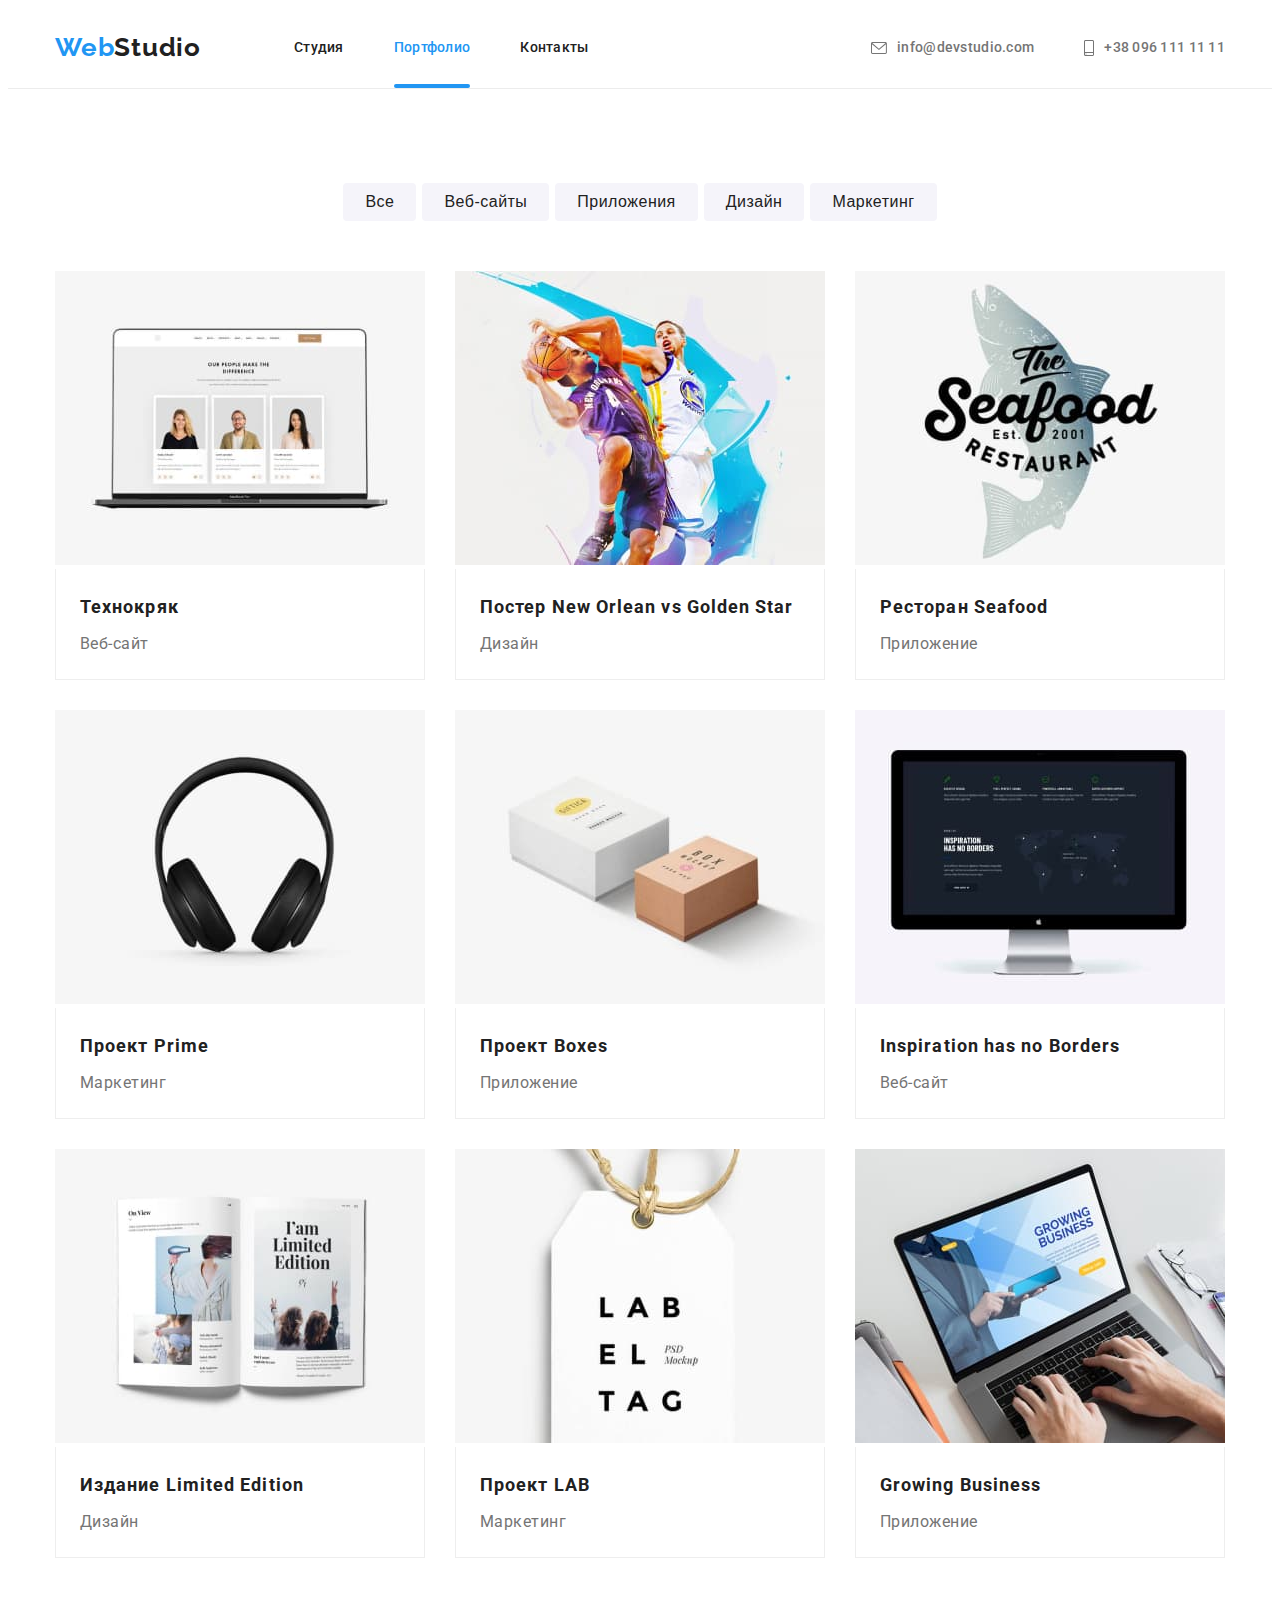
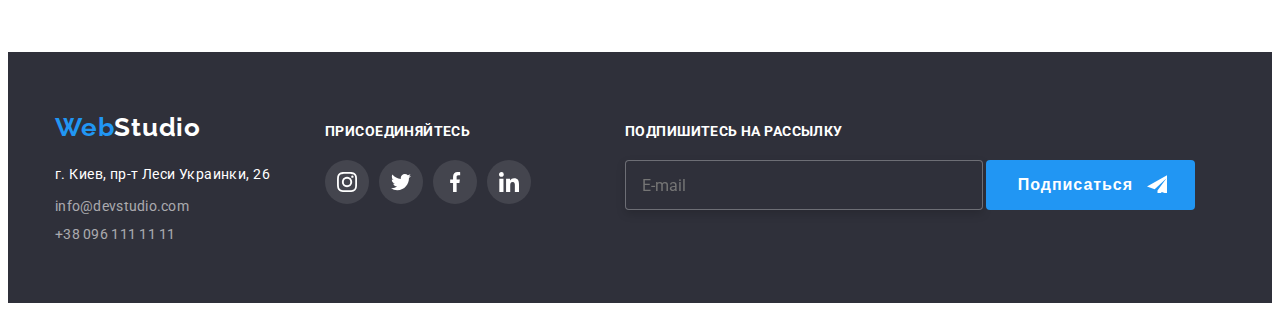
==== portfolio.html @ 7440a3cd "Добавлены формы" ====
<!DOCTYPE html>
<html lang="ru">
    <head>
        <meta charset="UTF-8">
    <meta http-equiv="X-UA-Compatible" content="IE=edge">
    <meta name="viewport" content="width=device-width, initial-scale=1.0">
    <title>Портфолио</title>
    <link rel="stylesheet" href="https://cdnjs.cloudflare.com/ajax/libs/modern-normalize/1.1.0/modern-normalize.min.css" integrity="sha512-wpPYUAdjBVSE4KJnH1VR1HeZfpl1ub8YT/NKx4PuQ5NmX2tKuGu6U/JRp5y+Y8XG2tV+wKQpNHVUX03MfMFn9Q==" crossorigin="anonymous" referrerpolicy="no-referrer" />
    <link rel="preconnect" href="https://fonts.googleapis.com"> 
<link rel="preconnect" href="https://fonts.gstatic.com" crossorigin> 
<link href="https://fonts.googleapis.com/css2?family=Raleway:wght@700&family=Roboto:wght@400;500;700;900&display=swap" rel="stylesheet">
<link rel="stylesheet" href="./css/styles.css">        
</head>
<body>
    <!--HEADER-->
    <header class="page-header">
       <div class="container header-container">
        <nav class="nav">
            <a class="head-logo link" href="./index.html">Web<span class="logo-black">Studio</span></a>
            <ul class="site-nav list">
            <li class="nav-item">
                <a class="nav-link link" href="./index.html">Студия</a></li>
            <li class="nav-item">
                <a class="nav-link current link" href="./portfolio.html">Портфолио</a></li>
            <li class="nav-item">
                <a class="nav-link link" href="">Контакты</a></li>
        </ul>
    </nav>
    <ul class="adress-list list">
        <li class="adress-link-item">
            <a class="adress-link link" href="mailto:info@devstudio.com">
        <svg class="icon-mail" width="16" height="12">
            <use href="./images/icons.svg#icon-mail"></use></svg>info@devstudio.com</a></li>

        <li class="adress-link-item">
            <a class="adress-link link" href="tel:+380961111111">
                <svg class="icon-smartphone" width="10" height="16">
                    <use href="./images/icons.svg#icon-smartphone"></use>
                </svg>+38 096 111 11 11</a></li>
    </ul></div>
    </header>
    <!----Портфолио-->
    <main>
        <section class="section-portfolio section">
            <div class="container">
            <h1 class="visually-hidden">Портфолио</h1>
            <ul class="filter-list list">
                <li class="filter-button-item">
                    <button class="filter-button" type="button">Все</button></li>
                <li class="filter-button-item">
                    <button class="filter-button" type="button">Веб-сайты</button></li>
                <li class="filter-button-item">
                    <button class="filter-button" type="button">Приложения</button></li>
                <li class="filter-button-item">
                    <button class="filter-button" type="button">Дизайн</button></li>
                <li class="filter-button-item">
                    <button class="filter-button" type="button">Маркетинг</button></li>
            </ul>

            <ul class="portfolio-list list">

                 <li class="portfolio-item">
                    <a class="img-portfolio-link link img" href="">
                        <div class="portfolio-card">
                            <img src="./images/a8.jpg" 
                            alt="Фотографии членов команды на макбуке" 
                            width="370" 
                            height="294"/>
                                <p class="overlay-text">Технокряк это современная площадка распространения коронавируса. Компании
                                    используют эту платформу для цифрового шпионажа и атак на защищённые сервера конкурентов.</p></div>
                        <div class="portfolio-sub">
                        <h2 class="title-portfolio">Технокряк</h2>
                               <p class="text-portfolio">Веб-сайт</p>
                            </div></a></li>
                 
                <li class="portfolio-item">
                    <a class="img-portfolio-link link img" href="">
                        <div class="portfolio-card">
                            <img src="./images/a9.jpg" 
                            alt="Постер New Orlean vs Golden Star" 
                            width="370" 
                            height="294"/>
                                <p class="overlay-text">Технокряк это современная площадка распространения коронавируса. Компании
                                используют эту платформу для цифрового шпионажа и атак на защищённые сервера конкурентов.</p></div>
                        <div class="portfolio-sub"> 
                                <h2 class="title-portfolio">Постер New Orlean vs Golden Star</h2>
                                <p class="text-portfolio">Дизайн</p>
                            </div></a></li>
                 
                <li class="portfolio-item">
                    <a class="img-portfolio-link link img" href="">
                    <div class="portfolio-card">
                        <img src="./images/a10.jpg" 
                        alt="Лого ресторана" 
                        width="370" 
                        height="294"/>
                        <p class="overlay-text">Технокряк это современная площадка распространения коронавируса. Компании
                            используют эту платформу для цифрового шпионажа и атак на защищённые сервера конкурентов.</p></div>
                    <div class="portfolio-sub">
                         <h2 class="title-portfolio">Ресторан Seafood</h2>
                    <p class="text-portfolio">Приложение</p></div></a></li>          
                 
                <li class="portfolio-item">
                    <a class="img-portfolio-link link img" href="">
                    <div class="portfolio-card">
                        <img src="./images/a11.jpg" 
                        alt="Наушники" 
                        width="370" 
                        height="294"/>
                        <p class="overlay-text">Технокряк это современная площадка распространения коронавируса. Компании
                            используют эту платформу для цифрового шпионажа и атак на защищённые сервера конкурентов.</p></div>
                    <div class="portfolio-sub">
                        <h2 class="title-portfolio">Проект Prime</h2>
                    <p class="text-portfolio">Маркетинг</p></div></a></li>
                 
                <li class="portfolio-item">
                    <a class="img-portfolio-link link img" href="">
                    <div class="portfolio-card">
                        <img src="./images/a12.jpg" 
                        alt="Boxes" 
                        width="370" 
                        height="294"/>
                        <p class="overlay-text">Технокряк это современная площадка распространения коронавируса. Компании
                            используют эту платформу для цифрового шпионажа и атак на защищённые сервера конкурентов.</p></div>
                    <div class="portfolio-sub">
                        <h2 class="title-portfolio">Проект Boxes</h2>
                    <p class="text-portfolio">Приложение</p></div></a></li>

                 <li class="portfolio-item">
                    <a class="img-portfolio-link link img" href="">
                    <div class="portfolio-card">
                        <img src="./images/a13.jpg" 
                        alt="Монитор с сайтом компании" 
                        width="370" 
                        height="294"/>
                        <p class="overlay-text">Технокряк это современная площадка распространения коронавируса. Компании
                            используют эту платформу для цифрового шпионажа и атак на защищённые сервера конкурентов.</p></div>
                    <div class="portfolio-sub">
                        <h2 class="title-portfolio">Inspiration has no Borders</h2>
                    <p class="text-portfolio">Веб-сайт</p></div></a></li>

                 <li class="portfolio-item">
                    <a class="img-portfolio-link link img" href="">
                    <div class="portfolio-card">
                        <img src="./images/a14.jpg" 
                        alt="Книга" 
                        width="370" 
                        height="294"/>
                        <p class="overlay-text">Технокряк это современная площадка распространения коронавируса. Компании
                            используют эту платформу для цифрового шпионажа и атак на защищённые сервера конкурентов.</p></div>
                    <div class="portfolio-sub">
                        <h2 class="title-portfolio">Издание Limited Edition</h2>
                    <p class="text-portfolio">Дизайн</p></div></a></li>

                 <li class="portfolio-item">  
                    <a class="img-portfolio-link link img" href="">
                    <div class="portfolio-card">
                        <img src="./images/a15.jpg" 
                        alt="Бирка с лого" 
                        width="370" 
                        height="294"/>
                    
                        <p class="overlay-text">Технокряк это современная площадка распространения коронавируса. Компании
                            используют эту платформу для цифрового шпионажа и атак на защищённые сервера конкурентов.</p></div>
                    <div class="portfolio-sub">
                        <h2 class="title-portfolio">Проект LAB</h2>
                    <p class="text-portfolio">Маркетинг</p></div></a></li>

                 <li class="portfolio-item">
                    <a class="img-portfolio-link link img" href="">
                    <div class="portfolio-card">
                        <img src="./images/a16.jpg" 
                        alt="Ноутбук с сайтом компании" 
                        width="370" 
                        height="294"/>
                    
                        <p class="overlay-text">Технокряк это современная площадка распространения коронавируса. Компании
                            используют эту платформу для цифрового шпионажа и атак на защищённые сервера конкурентов.</p></div>
                    <div class="portfolio-sub">
                        <h2 class="title-portfolio">Growing Business</h2>
                    <p class="text-portfolio">Приложение</p></div></a></li>
            </ul>
            </div>
        </section>
    </main>
           <!--FOOTER-->
           <footer class="page-footer">
            <div class="container footer-flex">
                <div class="footer-box">
                <div class="logo-contacts">
                <a class="foot-logo link" 
                href="./index.html">Web<span class="logo-white">Studio</span></a>
                <!-- CONTACTS -->
                <address class="contacts">
                    <ul class="contact-list list">
                        <li class="contact-item">
                            <a class="city link" 
                            href="">г. Киев, пр-т Леси Украинки, 26</a></li>
                        <li class="contact-item">
                            <a class="contact-link" 
                            href="mailto:info@devstudio.com">info@devstudio.com</a></li>
                        <li class="contact-item">
                            <a class="contact-link" 
                            href="tel:+380961111111">+38 096 111 11 11</a></li>
                    </ul>
                </address></div>
                <!--------FOOTER-SOCIAL-LINKS---->
            <div class="footer-social-links">
                <b class="footer-title">присоединяйтесь</b>
                <ul class="footer-social-list list">
                    <li class="footer-social-item">
                        <a href="" class="footer-social-link">
                            <svg class="footer-social-icon"
                                 width="20"
                                 height="20">
                            <use href="./images/icons.svg#icon-instagram"></use>
                            </svg>
                        </a>
                    </li>
                    
                    <li class="footer-social-item">
                        <a href="" class="footer-social-link">
                            <svg class="footer-social-icon"
                                 width="20"
                                 height="20">
                            <use href="./images/icons.svg#icon-twitter"></use>
                            </svg>
                        </a>
                    </li>
                    <li class="footer-social-item">
                        <a href="" class="footer-social-link">
                            <svg class="footer-social-icon"
                                 width="20"
                                 height="20">
                            <use href="./images/icons.svg#icon-facebook"></use>
                            </svg>
                        </a>
                    </li>
                    <li class="footer-social-item">
                        <a href="" class="footer-social-link">
                            <svg class="footer-social-icon"
                                 width="20"
                                 height="20">
                            <use href="./images/icons.svg#icon-linkedin"></use>
                            </svg>
                        </a>
                    </li>
                </ul>
                </div>
                </div>
                <div class="footer-form">
                    <b class="subscribe-text">Подпишитесь на рассылку</b>
                    <form class="footer-email-form">
                      <input class="email-footer" type="email" name="mail" placeholder="E-mail">
                      <button class="email-submit-btn btn" type="submit">Подписаться</button>
                    </form>
                  </div>
                </div>
              </div>
            </div></footer>
</body>  
</html>
---- css/styles.css ----
:root {
  --accent-color: #2196F3;
  --dark-color: #212121;
  --white-color: #ffffff;
  --grey-color: #757575;
  --timing: cubic-bezier(0.4, 0, 0.2, 1);
}

*,
*::before,
*::after {
  box-sizing: border-box;
}

body {
  color: var(--white-color);
  font-family: "Roboto", sans-serif;
}


/*---COMPONENTS---*/
.title {
  font-style: normal;
  font-weight: 700;
  font-size: 36px;
  line-height: 1.17;
  text-align: center;
  letter-spacing: 0.03em;
  color: var(--dark-color);
  margin-bottom: 50px;
}
.link {
    text-decoration: none;
  }
.list {
    list-style: none;
    padding: 0px;
    margin: 0px;
  }
.current::after {
  position: absolute;
  width: 100%;
  height: 4px;
  border-radius: 2px;
  content: "";
  bottom: -0.5px;
  background-color: var(--accent-color);
  left: 0;
}

.h1,
h2,
h3,
h4,
h5,
h6,
p {
  margin-top: 0;
  margin-bottom: 0;
  padding-top: 0;
  padding-bottom: 0;
}
.visually-hidden {
  position: absolute !important;
  clip: rect(1px 1px 1px 1px);
  clip: rect(1px 1px 1px 1px);
  padding: 0 !important;
  border: 0 !important;
  height: 1px !important;
  width: 1px !important;
  overflow: hidden;
}
.container {
    width: 1200px;
    padding-left: 15px;
    padding-right: 15px;
    margin-left: auto;
    margin-right: auto;
  }
.img {
    display: block;
    height: auto;
    max-width: 100%;
  }
  
.section {
    padding-top: 94px;
    padding-bottom: 94px;
  }

/* =========== HEADER =========== */
.site-nav, 
.adress-list, 
.nav, 
.header-container {
  display: flex;
  align-items: center;
}
.nav-item:not(:last-child) {
  margin-right: 50px;
}
.head-logo {
  font-family: Raleway;
  font-style: normal;
  font-weight: 700;
  font-size: 26px;
  line-height: 31px;
  letter-spacing: 0.03em;
  text-decoration: none;
  color: var(--accent-color);
  margin-right: 93px;
}
.logo-black {
  font-family: Raleway;
  font-style: normal;
  font-weight: 700;
  font-size: 26px;
  line-height: 31px;
  letter-spacing: 0.03em;
  text-decoration: none;
  color: var(--dark-color);
}
.nav-link {
font-style: normal;
font-weight: 500;
font-size: 14px;
line-height: 1.14;
letter-spacing: 0.02em;
text-decoration: none;
color: var(--dark-color);

display: block;
padding-top: 32px;
padding-bottom: 32px;

position: relative;
transition: color 250ms var(--timing);
}

.nav-link:hover,
.nav-link:focus,
.nav-link.current {
  color: var(--accent-color);
}

.nav-item:not(:last-child) {
  margin-right: 50px; 
}
.adress-link {
font-style: normal;
font-weight: 500;
font-size: 14px;
line-height: 1.14;
letter-spacing: 0.02em;
color: var(--grey-color);
display: flex;
align-items: center;

transition: color var(--timing);
}

.adress-link:hover,
.adress-link:focus {
color: var(--accent-color);
}
.adress-list {
  margin-left: auto;
}

.icon-mail {
  fill: currentColor;
  margin-right: 10px;
}
.icon-smartphone {
  fill: currentColor;
  margin-right: 10px;
}

.adress-link-item:not(:last-child) {
  margin-right: 50px;
}

.page-header {
  border-bottom: 1px solid #ececec;
}

/*---HERO---*/
.section-hero {
  background-color: #2f303a;
  background-image: linear-gradient(
  rgba(47, 48, 58, 0.4),
  rgba(47, 48, 58, 0.4)
  ),
  url(../images/background-image.jpg);
  background-repeat: no-repeat;
  background-size: cover;
  text-align: center;

  padding-top: 200px;
  padding-bottom: 200px;
}

.title-wrap {
  margin-left: auto;
  margin-right: auto;
  max-width: 696px;
  min-height: 200px;
}

.headline { 
font-style: normal;
font-weight: 900;
font-size: 44px;
line-height: 1.36;
text-align: center;
letter-spacing: 0.06em;
text-transform: uppercase;
color: var(--white-color);
}

.btn {
  font-style: normal;
  font-weight: 700;
  font-size: 16px;
  line-height: 1.88;
  letter-spacing: 0.06em;
  color: var(--white-color);
  background-color: var(--accent-color);
  text-decoration: none;
  cursor: pointer; 
  padding: 10px 32px;
  border-radius: 4px;
  border: 0px; 

  transition: color 250ms var(--timing), 
  background-color 250ms var(--timing);
}
  
.btn:hover,
.btn:focus {
  color: var(--white-color);
  background-color: #188CE8;
}

/*---ADVANTAGES---*/
.section-advantages {
  padding-top: 94px;
  padding-bottom: 47px;
}
.advantage-item {
  margin-left: 30px;
  margin-top: 30px;
  flex-basis: calc((100% - 120px) / 4);
}
.advantage-item::before {
  display: inline-block;
  content: "";
  width: 270px;
  height: 120px;
  border-radius: 4px;
  background-size: contain;
  background-repeat: no-repeat;
  background-position: center;
  margin-bottom: 30px;
}
.icon-antenna::before {
  background-image: url(../images/antenna.svg);
}
.icon-clock::before {
  background-image: url(../images/clock.svg);
}
.icon-monitor::before {
  background-image: url(../images/monitor.svg);
}
.icon-astronaut::before {
  background-image: url(../images/astronaut.svg)
}

.advantages-list {
  display: flex;
  margin-left: -30px;
  margin-top: -30px;
}
.advantage-title {
  font-style: normal;
  font-weight: 700;
  font-size: 14px;
  line-height: 1.14;
  letter-spacing: 0.03em;
  text-transform: uppercase;
  color: var(--dark-color);
  display: block;
  margin-bottom: 10px;
}
.advantages-text {
  font-style: normal;
  font-weight: 400;
  font-size: 14px;
  line-height: 1.71;
  letter-spacing: 0.03em;
  color: var(--grey-color);
}

/*--GALLERY--*/
.section-gallery {
    padding-top: 47px;
    padding-bottom: 47px;
  }

.img-list-gallery {
  display: flex;
  margin-left: -30px;
  margin-top: -30px;
}
.img-item-gallery {
  margin-left: 30px;
  margin-top: 30px;
  flex-basis: calc((100% - 90px) / 3);
  position: relative;
}
.gallery-overlay {
  position: absolute;
  height: 70px;
  width: 100%;
  bottom: 0;
  left: 0;
  padding: 27px 27px;
  
font-style: normal;
font-weight: 700;
font-size: 14px;
line-height: 1.14;
text-align: center;
letter-spacing: 0.03em;
text-transform: uppercase;

color: var(--white-color);
background: rgba(47, 48, 58, 0.8);
}

/*-------------TEAM-------------------*/
.section-team {
  padding-bottom: 94px;
  padding-top: 94px;
  background-color: #f5f4fa;
}
.social-media-links-list {
  display: inline-flex;
  margin-top: 16px;
}
.social-media-link {
  display: flex;
  justify-content: center;
  align-items: center;
  width: 44px;
  height: 44px;
  border-radius: 50%;

  transition: background-color 250ms var(--timing);
  }
.social-media-icon {
  fill:#AFB1B8;
  transition: fill 250ms var(--timing);
}
.social-media-item:not(:last-child) {
  margin-right: 10px;
}
.social-media-link:hover,
.social-media-link:focus {
  background-color: var(--accent-color);
}
.social-media-link:hover .social-media-icon,
.social-media-link:focus .social-media-icon {
  fill: var(--white-color);
}

.team-list {
  display: flex;
  margin-left: -30px;
  margin-top: -30px;
}
.team-item {
  background-color: var(--white-color);
  margin-left: 30px;
  margin-top: 30px;

  box-shadow: 0px 1px 3px rgba(0, 0, 0, 0.12),
   0px 1px 1px rgba(0, 0, 0, 0.14),
   0px 2px 1px rgba(0, 0, 0, 0.2);
  border-radius: 0px 0px 4px 4px;

  flex-basis: calc((100% - 120px) / 4);
  width: 270px;
  height: 428px;
}
.team-sub {
  padding-left: auto;
  padding-right: auto;
  padding-top: 30px;
  padding-bottom: 30px;
  text-align: center;
}
.team-name {
  font-style: normal;
  font-weight: 500;
  font-size: 16px;
  line-height: 1.18;
  text-align: center;
  letter-spacing: 0.03em;
  color: var(--dark-color);
}
.team-position {
  font-style: normal;
  font-weight: 400;
  font-size: 16px;
  line-height: 1.19;
  text-align: center;
  letter-spacing: 0.03em;
  color: var(--grey-color);
  margin-top: 10px;
}

/*-----------OUR CLIENTS------------*/
.section-our-clients {
  padding-top: 94px;
  padding-bottom: 94px;
}
.our-clients-links-list {
  display: flex;
  justify-content: space-between;
  margin-top: -30px;
  margin-left: -30px;
}
.our-clients-item {
  flex-basis: calc((100% - 180px) / 6);
  margin-top: 30px;
  margin-left: 30px;
}

.our-client-link {
  color: #AFB1B8;
  display: flex;
  justify-content: center;
  align-items: center;
  width: 100%;
  height: 92px;
  border: 1px solid #AFB1B8;
  box-sizing: border-box;
  text-decoration: none;
  border-radius: 4px;

  transition:color 250ms var(--timing);
}
.our-client-link:hover,
.our-client-link:focus {
  color: var(--accent-color);
  border: 1px solid var(--accent-color);
}
.our-client-icon {
  fill: currentColor;
  display: inline-block;
  transition: fill 250ms var(--timing);
}
.our-client-link:hover .our-client-icon
.our-client-link:focus .our-client-icon {
  fill: currentColor;
}
/* =========== FOOTER =========== */
.page-footer {
  padding-top: 60px;
  padding-bottom: 60px;
  background-color: #2f303a;
}
.foot-logo {
  font-family: Raleway;
  font-style: normal;
  font-weight: 700;
  font-size: 26px;
  line-height: 31px;
  letter-spacing: 0.03em;
  text-decoration: none;
  color: var(--accent-color);

  display: inline-block;
  margin-bottom: 20px;
}
.logo-white {
  font-family: Raleway;
  font-style: normal;
  font-weight: 700;
  font-size: 26px;
  line-height: 31px;
  letter-spacing: 0.03em;
  color: var(--white-color);
}

/*--CONTACTS--*/
.contact-item:not(:last-child) {
  margin-bottom: 9px;
}
.contact-link {
  font-style: normal;
  font-weight: 400;
  font-size: 14px;
  line-height: 1.14;
  letter-spacing: 0.02em;
  text-decoration: none;
  color: rgba(255, 255, 255, 0.6);
  display: inline-flex;
  transition: color 250ms var(--timing);
  }
.contact-link:hover,
.contact-link:focus {
  color: var(--accent-color);
  }
.city {
    font-family: Roboto;
    font-style: normal;
    font-weight: 400;
    font-size: 14px;
    line-height: 1.71;
    letter-spacing: 0.03em;
    text-decoration: none;
    display: inline-flex;

    color: var(--white-color);
  }


  /*--------FOOTER-SOCIAL-LINKS----*/
.footer-flex {
    display: flex;
    align-items: baseline;
    flex-basis: calc((100% - 30px)/2);
  }
.footer-title {
  display: inline-block;
  font-style: normal;
  font-weight: 700;
  font-size: 14px;
  line-height: 1.14;
  letter-spacing: 0.03em;
  text-transform: uppercase;
  color: var(--white-color);
  margin-bottom: 20px;
  }

.footer-form {
    flex-basis: calc((100% - 30px)/2);
    }
.footer-social-list {
  display: inline-flex;
  }
.footer-social-link {
    display: flex;
    justify-content: center;
    align-items: center;
    width: 44px;
    height: 44px;
    border-radius: 50%;
    background: rgba(255, 255, 255, 0.1);
    transition: color 250ms var(--timing), 
    background-color 250ms var(--timing);
  }
.footer-social-link:hover,
.footer-social-link:focus {
    background-color: var(--accent-color);
  }
.footer-social-link:hover .footer-social-icon,
.footer-social-link:focus .footer-social-icon {
    fill: var(--white-color)
  }
.footer-social-icon {
    fill: var(--white-color);
    transition: fill 250ms var(--timing);
  }
.footer-social-item:not(:last-child) {
    margin-right: 10px;
  }
.footer-box {
    display: flex;
    align-items: baseline;
    flex-basis: calc((100% - 30px)/2);
  }
.logo-contacts {
    flex-basis: calc((100% - 30px)/2);
  }
.footer-social-links {
    flex-basis: calc((100% - 30px)/2);
  }
.footer-email-form {
  display: flex;
  justify-content: space-between;
  
 }
.email-footer{
  font-family: Roboto;
  font-weight: 400;
  font-size: 16px;
  line-height: 1.25;
  color: rgba(255, 255, 255, 0.6);
  background-color: #2F303A;
  border: 1px solid rgba(255, 255, 255, 0.3);
  box-sizing: border-box;
  filter: drop-shadow(0px 4px 4px rgba(0, 0, 0, 0.15));
  border-radius: 4px;
  height: 50px;
  width: 358px;
  padding-left: 16px;
  padding-top: 15px;
  padding-bottom: 15px;
  align-items: baseline;
  
  }
.email-footer:focus,
.email-footer:hover{
  border: 1px solid var(--accent-color);
  box-sizing: border-box;
  border-radius: 4px;
  }
.email-submit-btn{
    margin-left: auto;
    position: relative;
    padding-right: 62px;
  }
.subscribe-text {
  display: flex;
  font-style: normal;
  font-weight: 700;
  font-size: 14px;
  line-height: 1.14;
  letter-spacing: 0.03em;
  text-transform: uppercase;
  color: var(--white-color);
  margin-bottom: 20px;
}
.email-submit-btn:after {
  content: '';
  background-image: url(../images/icon-send.svg);
  position: absolute;
  width: 20px;
  height: 20px;
  top: 13px;
  right: 28px;
}
/*---------PORTFOLIO----------*/
.title-portfolio {
    font-style: normal;
    font-weight: 700;
    font-size: 18px;
    line-height: 2;
    letter-spacing: 0.06em;
    color: var(--dark-color);
  }
.filter-button {
    font-style: normal;
    font-weight: 500;
    font-size: 16px;
    line-height: 1.63;
    text-align: center;
    letter-spacing: 0.03em;
      
    border-radius: 4px;
    cursor: pointer;
    border: 0px;
    padding: 6px 22px;
    display: inline-block;

    background: #f5f4fa;
    color: var(--dark-color);

    transition: color 250ms var(--timing), 
    background-color 250ms var(--timing);
  }
.filter-button:hover,
.filter-button:focus {
    color: var(--white-color);
    background: var(--accent-color);
  }
.filter-list {
    display: flex;
    justify-content: center;
    margin-bottom: 50px;
  }
.filter-button-item {
    display: inline-block;
    justify-content: center;
    }
.filter-button-item:not(:first-child) {
  margin-left: 6px;
}

.portfolio-list {
    display: flex;
    flex-wrap: wrap;
    margin-left: -30px;
    margin-top: -30px;
  }
.portfolio-item {
    margin-left: 30px;
    margin-top: 30px;
    flex-basis: calc((100% - 90px) / 3);
    transition: box-shadow 250ms var(--timing);
  }
.portfolio-item:hover,
.portfolio-item:focus {
  box-shadow: 
  0px 1px 1px rgba(0, 0, 0, 0.12), 
  0px 4px 4px rgba(0, 0, 0, 0.06), 
  1px 4px 6px rgba(0, 0, 0, 0.16);
}
.img-portfolio-link {
  display: block;
}
.portfolio-card {
  position: relative;
  overflow: hidden;
}

.img-portfolio-link:hover .overlay-text,
.img-portfolio-link:focus .overlay-text {
  transform: translateY(0);
}
.overlay-text {
  font-size: 18px;
  line-height: 1.56;
  color: var(--white-color);
  background-color: rgba(33, 150, 243, 0.9);
  padding: 63px 24px;
  position: absolute;
  top: 0;
  height: 100%;
  width: 100%;
  transform: translateY(100%);
  transition: transform 250ms var(--timing);
}
.portfolio-sub {
    background-color: var(--white-color);
    border-left: 1px solid #eeeeee;
    border-right: 1px solid #eeeeee;
    border-bottom: 1px solid #eeeeee;
    box-sizing: border-box;

    padding-top: 20px;
    padding-bottom: 20px;
    padding-left: 24px;
    padding-right: 24px;
  }
.text-portfolio {
    font-style: normal;
    font-weight: 400;
    font-size: 16px;
    line-height: 1.88;
    letter-spacing: 0.03em;
    color: var(--grey-color);
    margin-top: 4px;
  }
/*=============MODAL===============*/
.backdrop {
  position: fixed;
  top: 0;
  left: 0;
  width: 100%;
  height: 100%;
  background-color: rgba(0, 0, 0, 0.2);
  opacity: 1;
  transition: opacity 250ms var(--timing);
}
.backdrop.is-hidden {
opacity: 0;
pointer-events: none;
transition: opacity 250ms var(--timing);
}
.backdrop.is-hidden .modal {
  transform: translate(-50%,-50%) scale(1.45);
}
.modal {
  min-height: 581px;
  min-width: 528px;
  background-color: var(--white-color);
  position: absolute;
  top: 50%;
  left: 50%;
  transform: translate(-50%, -50%) scale(1);
  transition: transform 250ms var(--timing);
}
.modal-button-close {
    position: absolute;
    top: 8px;
    right: 8px;
    width: 30px;
    height: 30px;
    border-radius: 50%;
    border: 1px solid rgba(0, 0, 0, 0.1);
    background-color: transparent;
    cursor: pointer;
    align-items: center;
    justify-content: center;
    display: flex;
}
.modal-button-close:hover  .close-cross,
.modal-button-close:focus  .close-cross {
  fill: var(--accent-color);
}

.modal-headline{
font-family: inherit;
font-style: normal;
font-weight: 700;
font-size: 20px;
line-height: 1.15;
text-align: center;
letter-spacing: 0.03em;
color: #212121;
margin-bottom: 12px;
}

.form-modal-all{
  display: flex;
  flex-direction: column;
  padding: 40px;
}

.modal-form-field {
  display: inline-block;
  font-family: Roboto;
font-style: normal;
font-weight: normal;
font-size: 12px;
line-height: 1.17;
margin-top: 10px;
letter-spacing: 0.01em;

color: #757575;
}
.modal-form-field-content {
position: relative;
margin-top: 6px;
display: block;
}
.modal-form-input {
  width: 100%;
  height: 40px;
  padding-left: 42px;
  border: 1px solid rgba(33, 33, 33, 0.2);
box-sizing: border-box;
border-radius: 4px;
transition:color 250ms var(--timing);
}

.modal-form-input:focus {
  outline: none;
  border-color: var(--accent-color);
  transition:color 250ms var(--timing);
}

.modal-form-input:focus:not(:placeholder-shown):invalid {
  border: 1px solid var(--accent-color);
box-sizing: border-box;
border-radius: 4px;
}

.modal-form-input:focus:not(:placeholder-shown) .modal-form-icons{
fill: var(--accent-color);
transition:color 250ms var(--timing);
}
.modal-form-icons {
  position: absolute;
  left: 12px;
  top: 11px;

}
.form-textarea{
margin-top: 6px;
width: 100%;
resize: none;
height: 120px;
padding-top: 6px;
padding-left: 16px;
padding-right: 16px;

border: 1px solid rgba(33, 33, 33, 0.2);
box-sizing: border-box;
border-radius: 4px;
}
.form-textarea::placeholder{
  font-family: Roboto;
font-style: normal;
font-weight: normal;
font-size: 12px;
line-height: 14px;
letter-spacing: 0.01em;

color: rgba(117, 117, 117, 0.5);

}
.form-textarea:focus {
  outline: none;
  border-color: var(--accent-color);
}
.modal-form-check-label{
font-family: Roboto;
font-style: normal;
font-weight: normal;
font-size: 14px;
line-height: 1.71;
letter-spacing: 0.03em;
padding-left: 12px;

color: #757575;
}

.policy-link{
  color:var(--accent-color);
}
 .checkbox-wrap{
 margin-top: 20px;
 position: relative;
 }

 .modal-form-check-label::before {
  display: inline-block;
  content: "";
  width: 20px;
  height: 20px;
  cursor: pointer;
  margin-right: 10px;
  border: 1px solid #303030;
  background: #FFFFFF;
box-shadow: 0px 1px 3px rgba(0, 0, 0, 0.12), 0px 1px 1px rgba(0, 0, 0, 0.14), 0px 2px 1px rgba(0, 0, 0, 0.2);
border-radius: 4px;
vertical-align: middle;
transition:color 250ms var(--timing);
}

.modal-form-check:checked + .modal-form-check-label::before {
  background-color: var(--accent-color);
  background-image: url(../images/checkk.svg);
  background-origin: border-box;
  background-size: contain;
  background-repeat: no-repeat;
  transition:color 250ms var(--timing);
}

.modal-form-check:focus + .modal-form-check-label::before {
  outline: 2px solid rgba(0, 0, 255, 0.5);
}
.modal-form-input:focus + .modal-form-icons{
  fill: var(--accent-color);
}
.form-button{
  margin-top: 30px;
  display: inline-block;
  width: 200px;
  height: 50px;
  align-self: center;
  transition:color 250ms var(--timing), background-color 250ms var(--timing);
}
.form-button:hover,
.form-button:focus {
  background-color: #188CE8;
  color: var(--background-color);
}
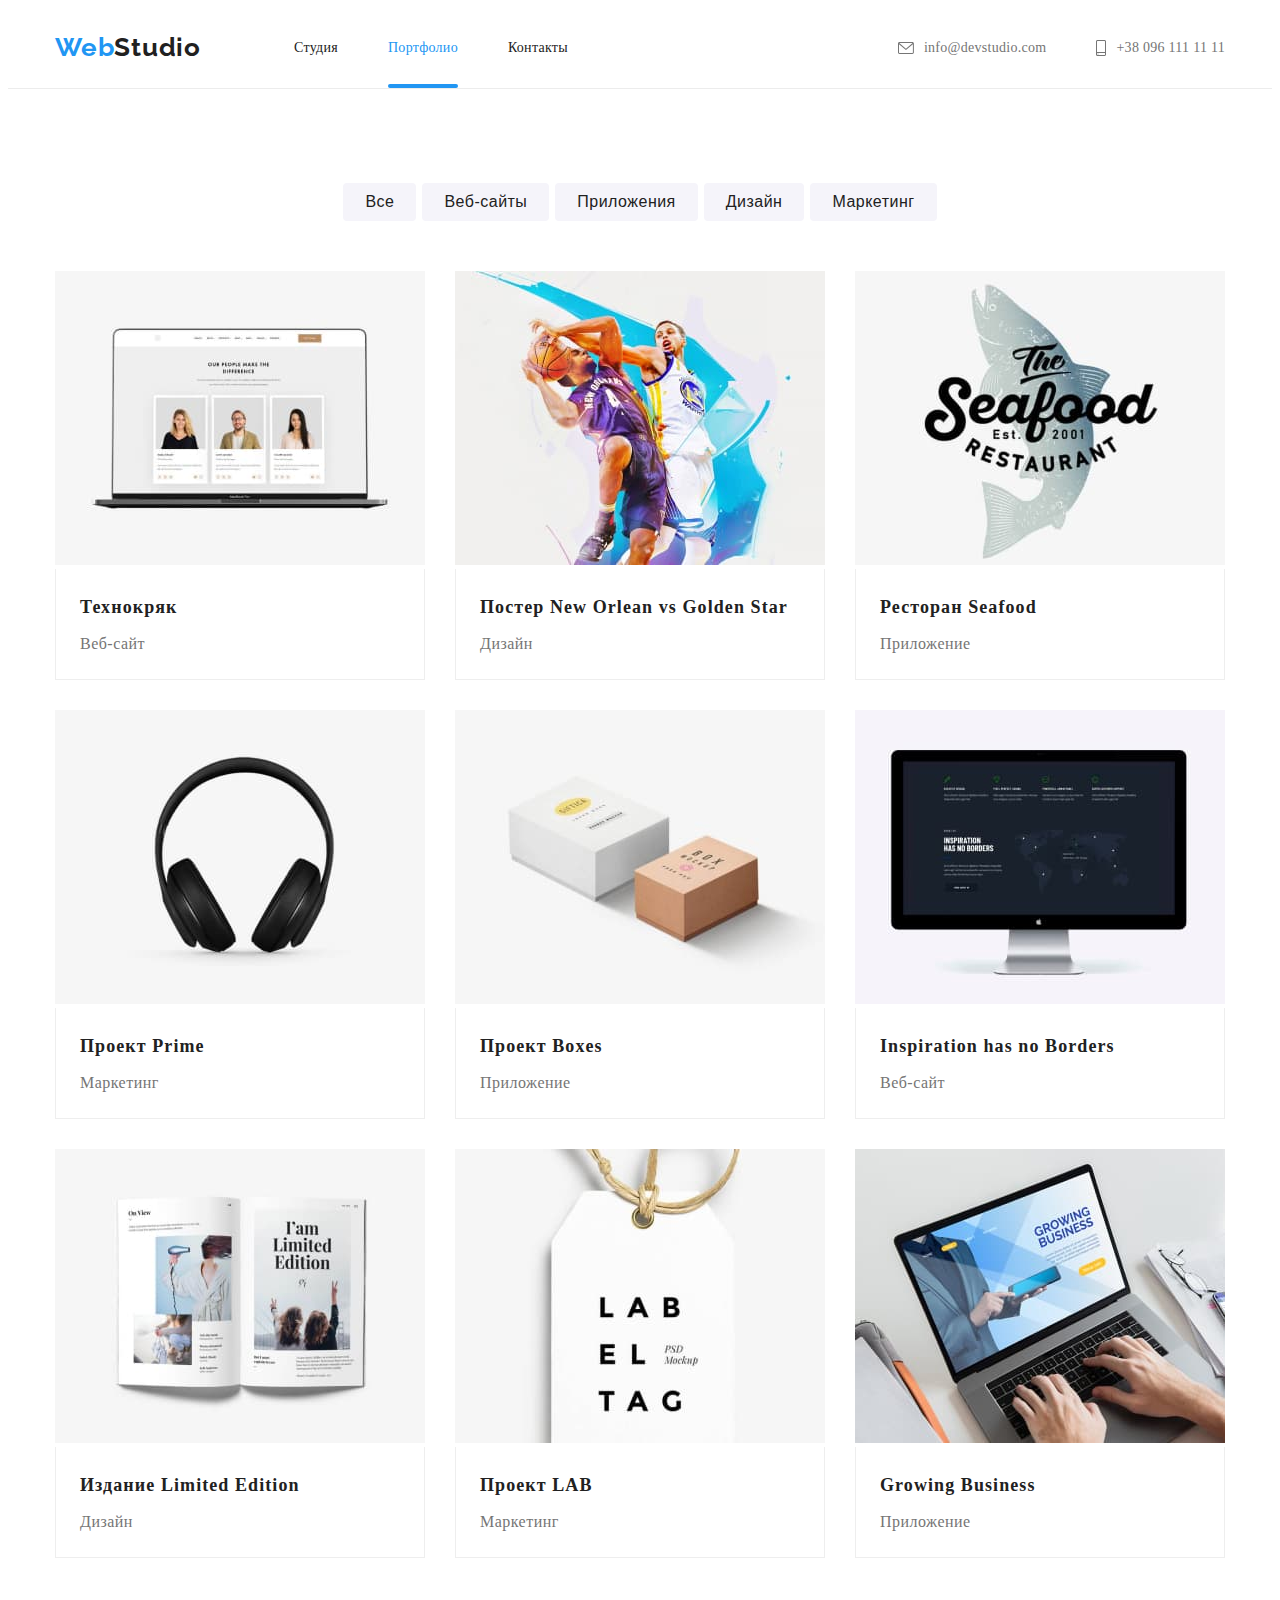
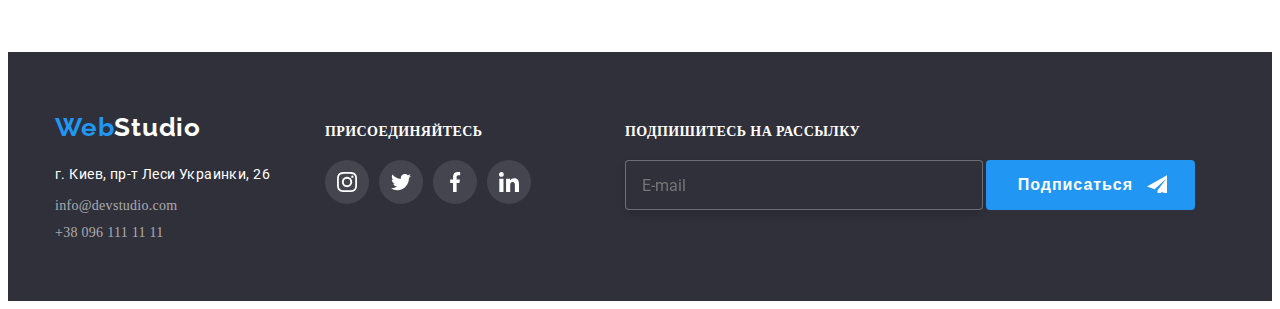
==== commit 9b7decdd: "готовая дз" ====
--- a/portfolio.html
+++ b/portfolio.html
@@ -9,7 +9,7 @@
     <link rel="preconnect" href="https://fonts.googleapis.com"> 
 <link rel="preconnect" href="https://fonts.gstatic.com" crossorigin> 
 <link href="https://fonts.googleapis.com/css2?family=Raleway:wght@700&family=Roboto:wght@400;500;700;900&display=swap" rel="stylesheet">
-<link rel="stylesheet" href="./css/styles.css">        
+<link rel="stylesheet" href="./css/main.min.css"/>       
 </head>
 <body>
     <!--HEADER-->
--- a/css/main.min.css
+++ b/css/main.min.css
@@ -0,0 +1,2 @@
+.body{color:#ffffff;font-family:"Roboto", sans-serif}.img{display:block;height:auto;max-width:100%}.h1,h2,h3,h4,h5,h6,p{margin-top:0;margin-bottom:0;padding-top:0;padding-bottom:0}.container{width:1200px;padding-left:15px;padding-right:15px;margin-left:auto;margin-right:auto}.section{padding-top:94px;padding-bottom:94px}.btn{font-style:normal;font-weight:700;font-size:16px;line-height:1.88;letter-spacing:0.06em;color:#ffffff;background-color:#2196F3;text-decoration:none;cursor:pointer;padding:10px 32px;border-radius:4px;border:0px;transition:color 250ms cubic-bezier(0.4, 0, 0.2, 1),background-color 250ms cubic-bezier(0.4, 0, 0.2, 1)}.btn:hover,.btn:focus{color:#ffffff;background-color:#188CE8}.adress-link{font-style:normal;font-weight:500;font-size:14px;line-height:1.14;letter-spacing:0.02em;color:#757575;display:flex;align-items:center;transition:color 250ms cubic-bezier(0.4, 0, 0.2, 1)}.adress-link:hover,.adress-link:focus{color:#2196F3}.adress-link-item:not(:last-child){margin-right:50px}.icon-mail{fill:currentColor;margin-right:10px}.icon-smartphone{fill:currentColor;margin-right:10px}.link{text-decoration:none}.current::after{position:absolute;width:100%;height:4px;border-radius:2px;content:"";bottom:-0.5px;background-color:#2196F3;left:0}.list{list-style:none;padding:0px;margin:0px}.head-logo{font-family:Raleway;font-style:normal;font-weight:700;font-size:26px;line-height:31px;letter-spacing:0.03em;text-decoration:none;color:#2196F3;margin-right:93px}.logo-black{font-family:Raleway;font-style:normal;font-weight:700;font-size:26px;line-height:31px;letter-spacing:0.03em;text-decoration:none;color:#212121}.foot-logo{font-family:Raleway;font-style:normal;font-weight:700;font-size:26px;line-height:31px;letter-spacing:0.03em;text-decoration:none;color:#2196F3;display:inline-block;margin-bottom:20px}.logo-white{font-family:Raleway;font-style:normal;font-weight:700;font-size:26px;line-height:31px;letter-spacing:0.03em;color:#ffffff}.site-nav,.adress-list,.nav,.header-container{display:flex;align-items:center}.nav-item:not(:last-child){margin-right:50px}.nav-link{font-style:normal;font-weight:500;font-size:14px;line-height:1.14;letter-spacing:0.02em;text-decoration:none;color:#212121;display:block;padding-top:32px;padding-bottom:32px;position:relative;transition:color 250ms cubic-bezier(0.4, 0, 0.2, 1)}.nav-link:hover,.nav-link:focus,.nav-link.current{color:#2196F3}.nav-item:not(:last-child){margin-right:50px}.adress-list{margin-left:auto}*,*::before,*::after{box-sizing:border-box}.title{font-style:normal;font-weight:700;font-size:36px;line-height:1.17;text-align:center;letter-spacing:0.03em;color:#212121;margin-bottom:50px}.backdrop{position:fixed;top:0;left:0;width:100%;height:100%;background-color:rgba(0,0,0,0.2);opacity:1;transition:opacity 350ms cubic-bezier(0.4, 0, 0.2, 1)}.backdrop.is-hidden{opacity:0;pointer-events:none}.backdrop.is-hidden .modal{transform:translate(-50%, -50%) scale(1.45)}.modal{min-height:581px;min-width:528px;background-color:#ffffff;position:absolute;top:50%;left:50%;padding:40px;transform:translate(-50%, -50%) scale(1);transition:transform 250ms cubic-bezier(0.4, 0, 0.2, 1)}.modal-button-close{position:absolute;top:8px;right:8px;width:30px;height:30px;border-radius:50%;border:1px solid rgba(0,0,0,0.1);background-color:transparent;cursor:pointer;align-items:center;justify-content:center;display:flex}.modal-button-close:hover .close-cross,.modal-button-close:focus .close-cross{fill:#2196F3}.modal-headline{font-family:inherit;font-style:normal;font-weight:700;font-size:20px;line-height:1.15;text-align:center;letter-spacing:0.03em;color:#212121;margin-bottom:12px}.form-modal-all{display:flex;flex-direction:column}.modal-form-field{display:inline-block;font-family:Roboto;font-style:normal;font-weight:normal;font-size:12px;line-height:1.17;margin-top:10px;letter-spacing:0.01em;color:#757575}.modal-form-field-content{position:relative;margin-top:6px;display:block}.modal-form-input{width:100%;height:40px;padding-left:42px;border:1px solid rgba(33,33,33,0.2);box-sizing:border-box;border-radius:4px;transition:color 250ms cubic-bezier(0.4, 0, 0.2, 1)}.modal-form-input:focus{outline:none;border-color:#2196F3;transition:color 250ms cubic-bezier(0.4, 0, 0.2, 1)}.modal-form-input:focus:not(:placeholder-shown):invalid{border:1px solid #2196F3;box-sizing:border-box;border-radius:4px}.modal-form-input:focus:not(:placeholder-shown) .modal-form-icons{fill:#2196F3;transition:color 250ms cubic-bezier(0.4, 0, 0.2, 1)}.modal-form-icons{position:absolute;left:12px;top:11px}.form-textarea{margin-top:6px;width:100%;resize:none;height:120px;padding-top:6px;padding-left:16px;padding-right:16px;border:1px solid rgba(33,33,33,0.2);box-sizing:border-box;border-radius:4px}.form-textarea::placeholder{font-family:Roboto;font-style:normal;font-weight:normal;font-size:12px;line-height:14px;letter-spacing:0.01em;color:rgba(117,117,117,0.5)}.form-textarea:focus{outline:none;border-color:#2196F3}.modal-form-check-label{font-family:Roboto;font-style:normal;font-weight:normal;font-size:14px;line-height:1.71;letter-spacing:0.03em;padding-left:12px;color:#757575}.policy-link{color:#2196F3}.checkbox-wrap{margin-top:20px;position:relative}.modal-form-check-label::before{display:inline-block;content:"";width:20px;height:20px;cursor:pointer;margin-right:10px;border:1px solid #303030;background:#FFFFFF;box-shadow:0px 1px 3px rgba(0,0,0,0.12),0px 1px 1px rgba(0,0,0,0.14),0px 2px 1px rgba(0,0,0,0.2);border-radius:4px;vertical-align:middle;transition:color 250ms cubic-bezier(0.4, 0, 0.2, 1)}.modal-form-check:checked+.modal-form-check-label::before{background-color:#2196F3;background-image:url(../images/checkk.svg);background-origin:border-box;background-size:contain;background-repeat:no-repeat;transition:color 250ms cubic-bezier(0.4, 0, 0.2, 1)}.modal-form-check:focus+.modal-form-check-label::before{outline:2px solid rgba(0,0,255,0.5)}.modal-form-input:focus+.modal-form-icons{fill:#2196F3}.form-button{margin-top:30px;display:inline-block;width:200px;height:50px;align-self:center;transition:color 250ms cubic-bezier(0.4, 0, 0.2, 1),background-color 250ms cubic-bezier(0.4, 0, 0.2, 1)}.form-button:hover,.form-button:focus{background-color:#188CE8;color:#ffffff}.footer-email-form{display:flex;justify-content:space-between}.email-footer{font-family:Roboto;font-weight:400;font-size:16px;line-height:1.25;color:rgba(255,255,255,0.6);background-color:#2F303A;border:1px solid rgba(255,255,255,0.3);box-sizing:border-box;filter:drop-shadow(0px 4px 4px rgba(0,0,0,0.15));border-radius:4px;height:50px;width:358px;padding-left:16px;padding-top:15px;padding-bottom:15px;align-items:baseline}.email-footer:focus,.email-footer:hover{border:1px solid #2196F3;box-sizing:border-box;border-radius:4px}.email-submit-btn{margin-left:auto;position:relative;padding-right:62px}.subscribe-text{display:flex;font-style:normal;font-weight:700;font-size:14px;line-height:1.14;letter-spacing:0.03em;text-transform:uppercase;color:#ffffff;margin-bottom:20px}.email-submit-btn:after{content:'';background-image:url(../images/icon-send.svg);position:absolute;width:20px;height:20px;top:13px;right:28px}.page-footer{padding-top:60px;padding-bottom:60px;background-color:#2f303a}.contact-item:not(:last-child){margin-bottom:9px}.contact-link{font-style:normal;font-weight:400;font-size:14px;line-height:1.14;letter-spacing:0.02em;text-decoration:none;color:rgba(255,255,255,0.6);display:inline-flex;transition:color 250ms cubic-bezier(0.4, 0, 0.2, 1)}.contact-link:hover,.contact-link:focus{color:#2196F3}.city{font-family:Roboto;font-style:normal;font-weight:400;font-size:14px;line-height:1.71;letter-spacing:0.03em;text-decoration:none;display:inline-flex;color:#ffffff}.footer-flex{display:flex;align-items:baseline}.footer-title{display:inline-block;font-style:normal;font-weight:700;font-size:14px;line-height:1.14;letter-spacing:0.03em;text-transform:uppercase;color:#ffffff;margin-bottom:20px}.footer-form{flex-basis:calc((100% - 30px)/2)}.footer-social-list{display:inline-flex}.footer-social-link{display:flex;justify-content:center;align-items:center;width:44px;height:44px;border-radius:50%;background:rgba(255,255,255,0.1);transition:color 250ms cubic-bezier(0.4, 0, 0.2, 1),background-color 250ms cubic-bezier(0.4, 0, 0.2, 1)}.footer-social-link:hover,.footer-social-link:focus{background-color:#2196F3}.footer-social-link:hover .footer-social-icon,.footer-social-link:focus .footer-social-icon{fill:#ffffff}.footer-social-icon{fill:#ffffff;transition:fill 250ms cubic-bezier(0.4, 0, 0.2, 1)}.footer-social-item:not(:last-child){margin-right:10px}.footer-box{display:flex;align-items:baseline;flex-basis:calc((100% - 30px)/2)}.logo-contacts{flex-basis:calc((100% - 30px)/2)}.footer-social-links{flex-basis:calc((100% - 30px)/2)}.section-advantages{padding-top:94px;padding-bottom:47px}.advantage-item{margin-left:30px;margin-top:30px;flex-basis:calc((100% - 120px) / 4)}.advantage-item::before{display:inline-block;content:"";width:270px;height:120px;border-radius:4px;background-size:contain;background-repeat:no-repeat;background-position:center;margin-bottom:30px}.icon-antenna::before{background-image:url(../images/antenna.svg)}.icon-clock::before{background-image:url(../images/clock.svg)}.icon-monitor::before{background-image:url(../images/monitor.svg)}.icon-astronaut::before{background-image:url(../images/astronaut.svg)}.advantages-list{display:flex;margin-left:-30px;margin-top:-30px}.advantage-title{font-style:normal;font-weight:700;font-size:14px;line-height:1.14;letter-spacing:0.03em;text-transform:uppercase;color:#212121;display:block;margin-bottom:10px}.advantages-text{font-style:normal;font-weight:400;font-size:14px;line-height:1.71;letter-spacing:0.03em;color:#757575}.section-our-clients{padding-top:94px;padding-bottom:94px}.our-clients-links-list{display:flex;justify-content:space-between;margin-top:-30px;margin-left:-30px}.our-clients-item{flex-basis:calc((100% - 180px) / 6);margin-top:30px;margin-left:30px}.our-client-link{color:#AFB1B8;display:flex;justify-content:center;align-items:center;width:100%;height:92px;border:1px solid #AFB1B8;box-sizing:border-box;text-decoration:none;border-radius:4px;transition:color 250ms cubic-bezier(0.4, 0, 0.2, 1)}.our-client-link:hover,.our-client-link:focus{color:#2196F3;border:1px solid #2196F3}.our-client-icon{fill:currentColor;display:inline-block;transition:fill 250ms cubic-bezier(0.4, 0, 0.2, 1)}.our-client-link:hover .our-client-icon .our-client-link:focus .our-client-icon{fill:currentColor}.section-gallery{padding-top:47px;padding-bottom:47px}.img-list-gallery{display:flex;margin-left:-30px;margin-top:-30px}.img-item-gallery{margin-left:30px;margin-top:30px;flex-basis:calc((100% - 90px) / 3);position:relative}.gallery-overlay{position:absolute;height:70px;width:100%;bottom:0;left:0;padding:27px 27px;font-style:normal;font-weight:700;font-size:14px;line-height:1.14;text-align:center;letter-spacing:0.03em;text-transform:uppercase;color:#ffffff;background:rgba(47,48,58,0.8)}.page-header{border-bottom:1px solid #ececec}.section-hero{background-color:#2f303a;background-image:linear-gradient(rgba(47,48,58,0.4), rgba(47,48,58,0.4)),url(../images/background-image.jpg);background-repeat:no-repeat;background-size:cover;text-align:center;padding-top:200px;padding-bottom:200px}.title-wrap{margin-left:auto;margin-right:auto;max-width:696px;min-height:200px}.headline{font-style:normal;font-weight:900;font-size:44px;line-height:1.36;text-align:center;letter-spacing:0.06em;text-transform:uppercase;color:#ffffff}.title-portfolio{font-style:normal;font-weight:700;font-size:18px;line-height:2;letter-spacing:0.06em;color:#212121}.filter-button{font-style:normal;font-weight:500;font-size:16px;line-height:1.63;text-align:center;letter-spacing:0.03em;border-radius:4px;cursor:pointer;border:0px;padding:6px 22px;display:inline-block;background:#f5f4fa;color:#212121;transition:color 250ms cubic-bezier(0.4, 0, 0.2, 1),background-color 250ms cubic-bezier(0.4, 0, 0.2, 1)}.filter-button:hover,.filter-button:focus{color:#ffffff;background:#2196F3}.filter-list{display:flex;justify-content:center;margin-bottom:50px}.filter-button-item{display:inline-block;justify-content:center}.filter-button-item:not(:first-child){margin-left:6px}.portfolio-list{display:flex;flex-wrap:wrap;margin-left:-30px;margin-top:-30px}.portfolio-item{margin-left:30px;margin-top:30px;flex-basis:calc((100% - 90px) / 3);transition:box-shadow 250ms cubic-bezier(0.4, 0, 0.2, 1)}.portfolio-item:hover,.portfolio-item:focus{box-shadow:0px 1px 1px rgba(0,0,0,0.12),0px 4px 4px rgba(0,0,0,0.06),1px 4px 6px rgba(0,0,0,0.16)}.img-portfolio-link{display:block}.portfolio-card{position:relative;overflow:hidden}.img-portfolio-link:hover .overlay-text,.img-portfolio-link:focus .overlay-text{transform:translateY(0)}.overlay-text{font-size:18px;line-height:1.56;color:#ffffff;background-color:rgba(33,150,243,0.9);padding:63px 24px;position:absolute;top:0;height:100%;width:100%;transform:translateY(100%);transition:transform 250ms cubic-bezier(0.4, 0, 0.2, 1)}.portfolio-sub{background-color:#ffffff;border-left:1px solid #eeeeee;border-right:1px solid #eeeeee;border-bottom:1px solid #eeeeee;box-sizing:border-box;padding-top:20px;padding-bottom:20px;padding-left:24px;padding-right:24px}.text-portfolio{font-style:normal;font-weight:400;font-size:16px;line-height:1.88;letter-spacing:0.03em;color:#757575;margin-top:4px}.section-team{padding-bottom:94px;padding-top:94px;background-color:#f5f4fa}.social-media-links-list{display:inline-flex;margin-top:16px}.social-media-link{display:flex;justify-content:center;align-items:center;width:44px;height:44px;border-radius:50%;transition:background-color 250ms cubic-bezier(0.4, 0, 0.2, 1)}.social-media-icon{fill:#AFB1B8;transition:fill 250ms cubic-bezier(0.4, 0, 0.2, 1)}.social-media-item:not(:last-child){margin-right:10px}.social-media-link:hover,.social-media-link:focus{background-color:#2196F3}.social-media-link:hover .social-media-icon,.social-media-link:focus .social-media-icon{fill:#ffffff}.team-list{display:flex;margin-left:-30px;margin-top:-30px}.team-item{background-color:#ffffff;margin-left:30px;margin-top:30px;box-shadow:0px 1px 3px rgba(0,0,0,0.12),0px 1px 1px rgba(0,0,0,0.14),0px 2px 1px rgba(0,0,0,0.2);border-radius:0px 0px 4px 4px;flex-basis:calc((100% - 120px) / 4);width:270px;height:428px}.team-sub{padding-left:auto;padding-right:auto;padding-top:30px;padding-bottom:30px;text-align:center}.team-name{font-style:normal;font-weight:500;font-size:16px;line-height:1.18;text-align:center;letter-spacing:0.03em;color:#212121}.team-position{font-style:normal;font-weight:400;font-size:16px;line-height:1.19;text-align:center;letter-spacing:0.03em;color:#757575;margin-top:10px}.visually-hidden{position:absolute !important;clip:rect(1px 1px 1px 1px);clip:rect(1px 1px 1px 1px);padding:0 !important;border:0 !important;height:1px !important;width:1px !important;overflow:hidden}
+/*# sourceMappingURL=main.min.css.map */